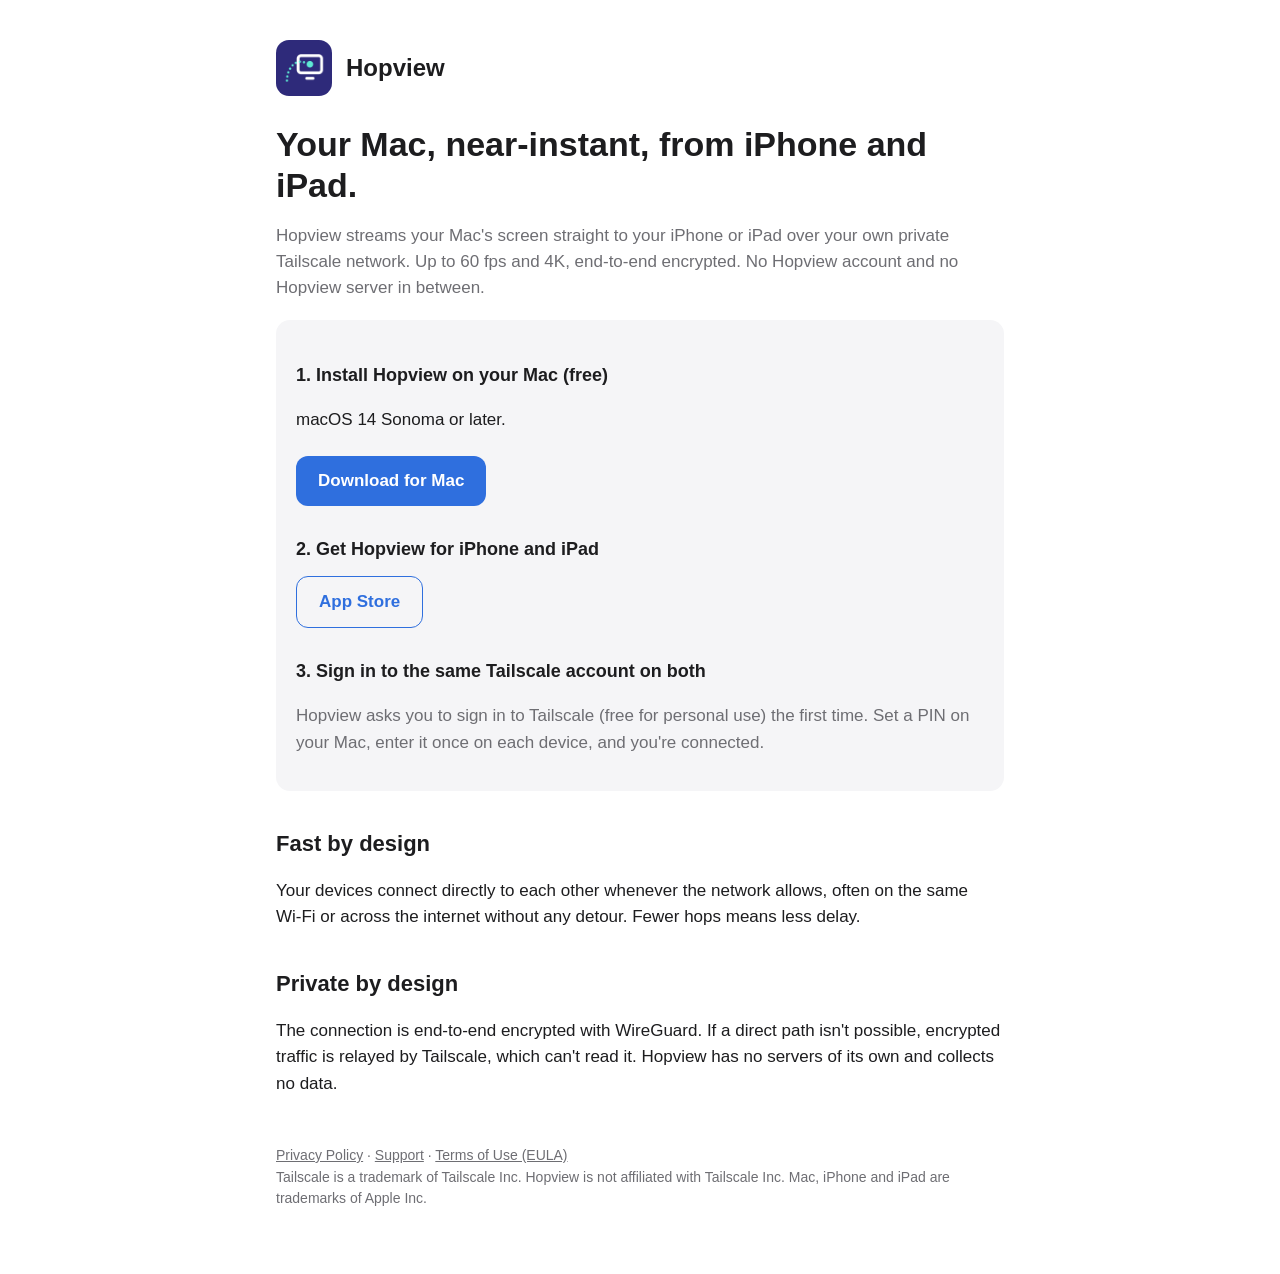
==== index.html @ a07fca60 "Hopview site: landing, privacy policy, support Co-Authored-By: Claude Opus 5.5 <noreply@anthropic.co" ====
<!doctype html>
<html lang="en">
<head>
<meta charset="utf-8">
<meta name="viewport" content="width=device-width, initial-scale=1">
<title>Hopview</title>
<meta name="description" content="Near-instant remote control of your Mac from iPhone and iPad.">
<link rel="icon" href="icon.png">
<link rel="stylesheet" href="style.css">
</head>
<body>
<main>
  <header><img src="icon.png" alt=""><a href="./">Hopview</a></header>

  <h1>Your Mac, near-instant, from iPhone and iPad.</h1>
  <p class="muted">Hopview streams your Mac's screen straight to your iPhone or iPad over your own private Tailscale network. Up to 60 fps and 4K, end-to-end encrypted. No Hopview account and no Hopview server in between.</p>

  <div class="card">
    <h3>1. Install Hopview on your Mac (free)</h3>
    <p>macOS 14 Sonoma or later.</p>
    <a class="btn" href="https://github.com/rottenburten/hopview/releases/latest/download/Hopview.dmg">Download for Mac</a>
    <h3>2. Get Hopview for iPhone and iPad</h3>
    <a class="btn secondary" href="https://apps.apple.com/app/id6835617303">App Store</a>
    <h3>3. Sign in to the same Tailscale account on both</h3>
    <p class="muted">Hopview asks you to sign in to Tailscale (free for personal use) the first time. Set a PIN on your Mac, enter it once on each device, and you're connected.</p>
  </div>

  <h2>Fast by design</h2>
  <p>Your devices connect directly to each other whenever the network allows, often on the same Wi‑Fi or across the internet without any detour. Fewer hops means less delay.</p>

  <h2>Private by design</h2>
  <p>The connection is end-to-end encrypted with WireGuard. If a direct path isn't possible, encrypted traffic is relayed by Tailscale, which can't read it. Hopview has no servers of its own and collects no data.</p>

  <footer>
    <a href="privacy.html">Privacy Policy</a> · <a href="support.html">Support</a> · <a href="https://www.apple.com/legal/internet-services/itunes/dev/stdeula/">Terms of Use (EULA)</a>
    <br>Tailscale is a trademark of Tailscale Inc. Hopview is not affiliated with Tailscale Inc. Mac, iPhone and iPad are trademarks of Apple Inc.
  </footer>
</main>
</body>
</html>
---- style.css ----
:root { --bg: #ffffff; --fg: #1d1d1f; --muted: #6e6e73; --accent: #2f6fde; --card: #f5f5f7; }
@media (prefers-color-scheme: dark) { :root { --bg: #0b0b0f; --fg: #f5f5f7; --muted: #a1a1a6; --accent: #5b9bff; --card: #1c1c22; } }
* { box-sizing: border-box; }
body { margin: 0; background: var(--bg); color: var(--fg); font: 17px/1.55 -apple-system, BlinkMacSystemFont, "Segoe UI", Roboto, sans-serif; }
main { max-width: 760px; margin: 0 auto; padding: 40px 16px 64px; }
header { display: flex; align-items: center; gap: 14px; margin-bottom: 28px; }
header img { width: 56px; height: 56px; border-radius: 13px; }
header a { color: inherit; text-decoration: none; font-weight: 700; font-size: 24px; }
h1 { font-size: 34px; line-height: 1.2; margin: 0 0 12px; }
h2 { font-size: 22px; margin: 36px 0 8px; }
h3 { font-size: 18px; margin: 24px 0 6px; }
p, li { color: var(--fg); }
.muted { color: var(--muted); }
a { color: var(--accent); }
.card { background: var(--card); border-radius: 14px; padding: 18px 20px; margin: 18px 0; }
.btn { display: inline-block; background: var(--accent); color: #fff; padding: 12px 22px; border-radius: 12px; text-decoration: none; font-weight: 600; margin: 6px 8px 6px 0; }
.btn.secondary { background: transparent; color: var(--accent); border: 1.5px solid var(--accent); }
footer { margin-top: 48px; font-size: 14px; color: var(--muted); }
footer a { color: var(--muted); }
hr { border: 0; border-top: 1px solid var(--card); margin: 40px 0; }
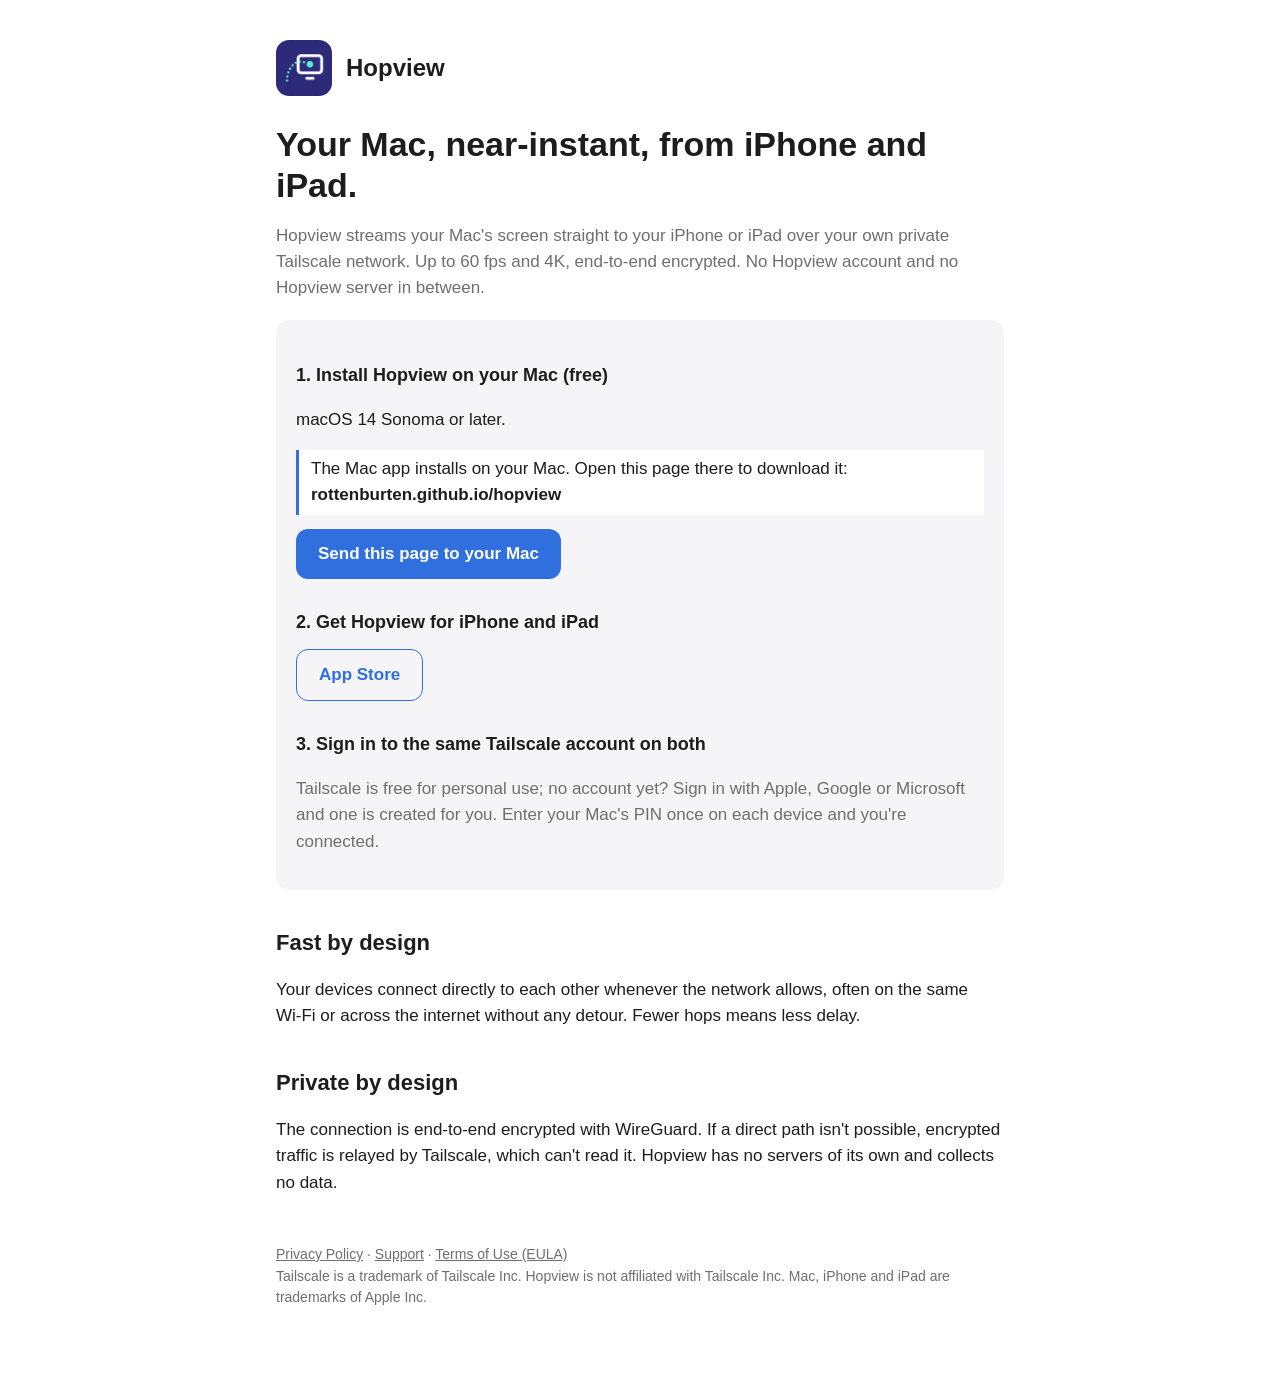
==== commit 76cc9aa3: "Site: Mac dışı cihazda 'Mac'te aç' notu + paylaş; kurulum adımları Co-Authored-By: Claude Opus 5.5 <" ====
--- a/index.html
+++ b/index.html
@@ -18,11 +18,18 @@
   <div class="card">
     <h3>1. Install Hopview on your Mac (free)</h3>
     <p>macOS 14 Sonoma or later.</p>
-    <a class="btn" href="https://github.com/rottenburten/hopview/releases/latest/download/Hopview.dmg">Download for Mac</a>
+    <div id="onMac">
+      <a class="btn" href="https://github.com/rottenburten/hopview/releases/latest/download/Hopview-mac.zip">Download for Mac</a>
+      <p class="muted">Open Hopview from your Downloads. It offers to move itself to Applications, then a setup window walks you through the rest: Tailscale sign-in, a PIN and two permissions.</p>
+    </div>
+    <div id="notMac" hidden>
+      <p class="note">The Mac app installs on your Mac. Open this page there to download it: <b>rottenburten.github.io/hopview</b></p>
+      <button class="btn" id="share" type="button" hidden>Send this page to your Mac</button>
+    </div>
     <h3>2. Get Hopview for iPhone and iPad</h3>
     <a class="btn secondary" href="https://apps.apple.com/app/id6835617303">App Store</a>
     <h3>3. Sign in to the same Tailscale account on both</h3>
-    <p class="muted">Hopview asks you to sign in to Tailscale (free for personal use) the first time. Set a PIN on your Mac, enter it once on each device, and you're connected.</p>
+    <p class="muted">Tailscale is free for personal use; no account yet? Sign in with Apple, Google or Microsoft and one is created for you. Enter your Mac's PIN once on each device and you're connected.</p>
   </div>
 
   <h2>Fast by design</h2>
@@ -36,5 +43,20 @@
     <br>Tailscale is a trademark of Tailscale Inc. Hopview is not affiliated with Tailscale Inc. Mac, iPhone and iPad are trademarks of Apple Inc.
   </footer>
 </main>
+<script>
+// Mac dışındaki cihazda indirme düğmesi yerine "Mac'te aç" notu; iPhone'da paylaşım menüsü (AirDrop ile Mac'e).
+(() => {
+  const ua = navigator.userAgent;
+  const iPad = /Macintosh/.test(ua) && navigator.maxTouchPoints > 1;
+  if (/Macintosh/.test(ua) && !iPad) return;
+  document.getElementById('onMac').hidden = true;
+  document.getElementById('notMac').hidden = false;
+  if (navigator.share) {
+    const b = document.getElementById('share');
+    b.hidden = false;
+    b.onclick = () => navigator.share({ title: 'Hopview for Mac', url: 'https://rottenburten.github.io/hopview/' }).catch(() => {});
+  }
+})();
+</script>
 </body>
 </html>
--- a/style.css
+++ b/style.css
@@ -18,3 +18,6 @@
 footer { margin-top: 48px; font-size: 14px; color: var(--muted); }
 footer a { color: var(--muted); }
 hr { border: 0; border-top: 1px solid var(--card); margin: 40px 0; }
+
+.note { background: var(--bg, transparent); border-left: 3px solid var(--accent); padding: 6px 12px; margin: 8px 0; }
+button.btn { border: 0; font: inherit; font-weight: 600; cursor: pointer; }
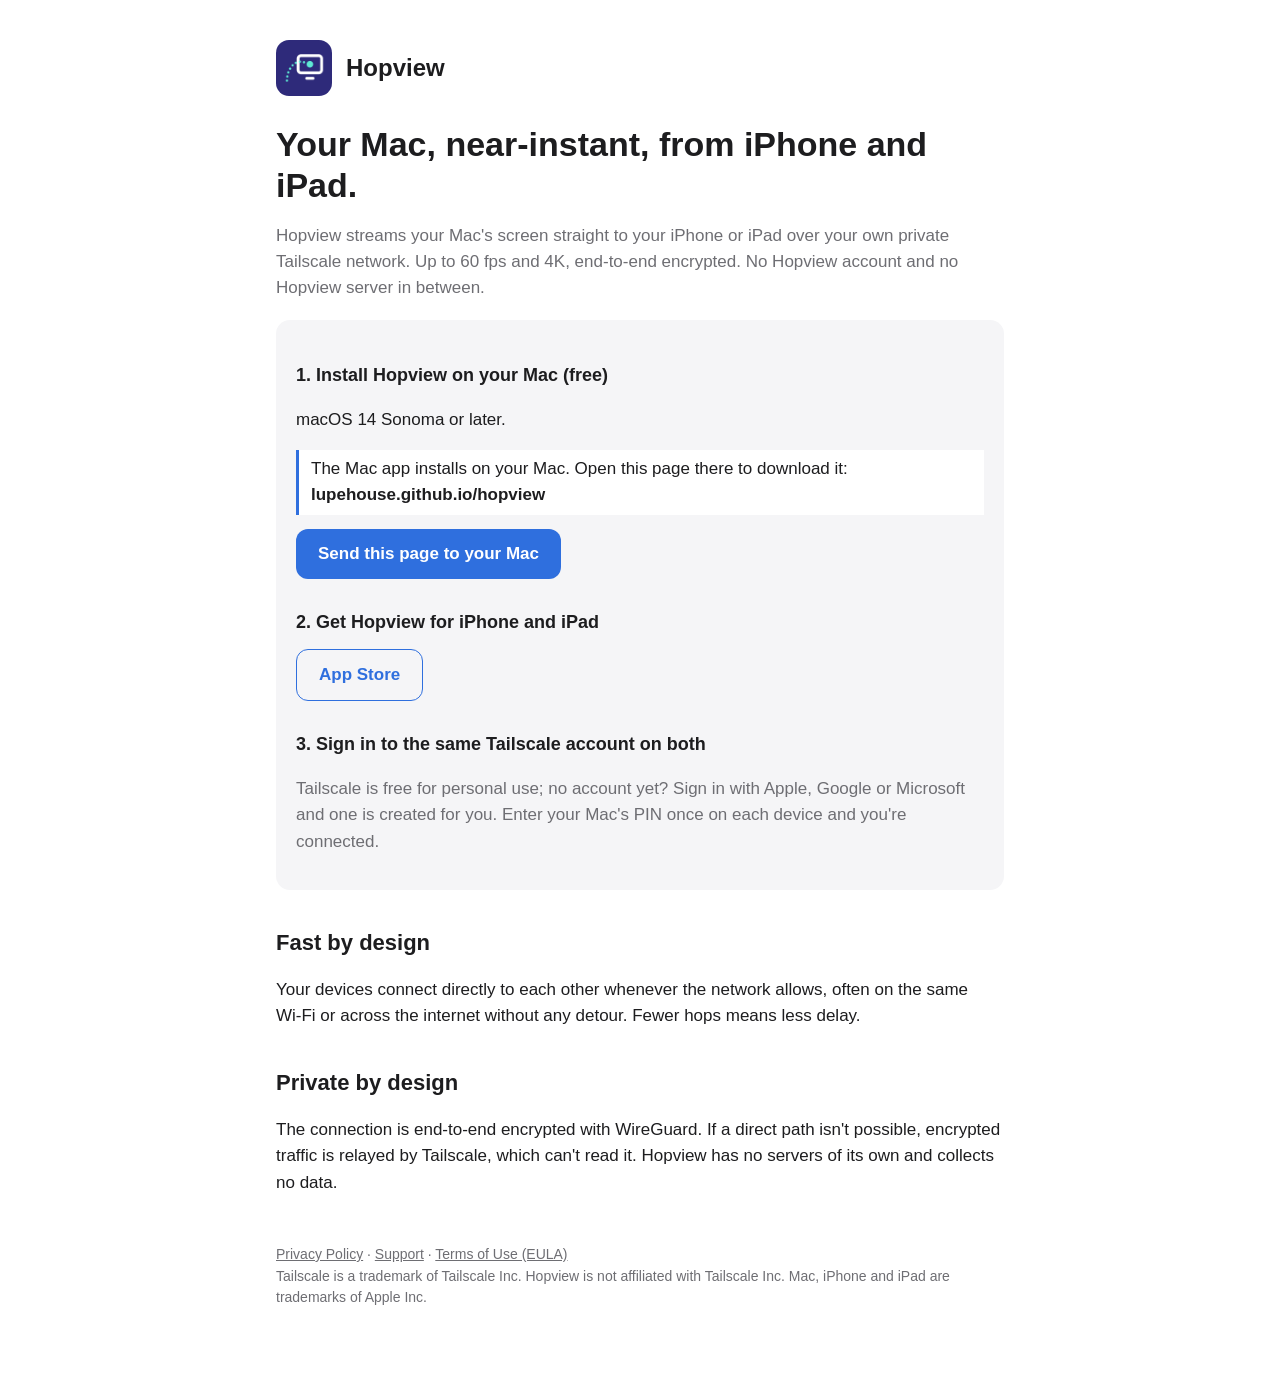
==== commit e75265c0: "GitHub kullanıcı adı rottenburten → lupehouse: bağlantılar güncellendi Co-Authored-By: Claude Opus 5" ====
--- a/index.html
+++ b/index.html
@@ -19,11 +19,11 @@
     <h3>1. Install Hopview on your Mac (free)</h3>
     <p>macOS 14 Sonoma or later.</p>
     <div id="onMac">
-      <a class="btn" href="https://github.com/rottenburten/hopview/releases/latest/download/Hopview-mac.zip">Download for Mac</a>
+      <a class="btn" href="https://github.com/lupehouse/hopview/releases/latest/download/Hopview-mac.zip">Download for Mac</a>
       <p class="muted">Open Hopview from your Downloads. It offers to move itself to Applications, then a setup window walks you through the rest: Tailscale sign-in, a PIN and two permissions.</p>
     </div>
     <div id="notMac" hidden>
-      <p class="note">The Mac app installs on your Mac. Open this page there to download it: <b>rottenburten.github.io/hopview</b></p>
+      <p class="note">The Mac app installs on your Mac. Open this page there to download it: <b>lupehouse.github.io/hopview</b></p>
       <button class="btn" id="share" type="button" hidden>Send this page to your Mac</button>
     </div>
     <h3>2. Get Hopview for iPhone and iPad</h3>
@@ -54,7 +54,7 @@
   if (navigator.share) {
     const b = document.getElementById('share');
     b.hidden = false;
-    b.onclick = () => navigator.share({ title: 'Hopview for Mac', url: 'https://rottenburten.github.io/hopview/' }).catch(() => {});
+    b.onclick = () => navigator.share({ title: 'Hopview for Mac', url: 'https://lupehouse.github.io/hopview/' }).catch(() => {});
   }
 })();
 </script>
